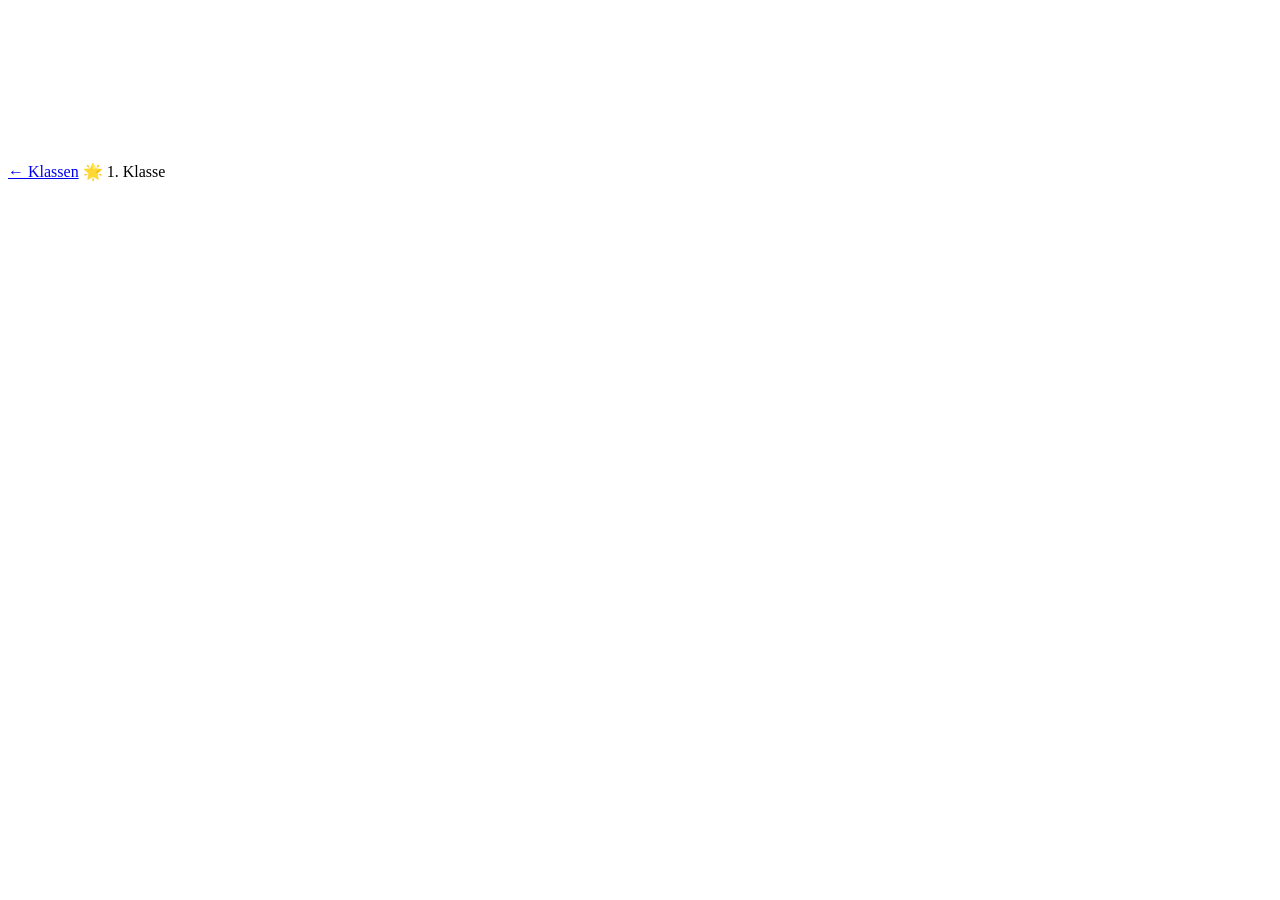
==== klasse1.html @ e5e5157f "feat: add dedicated playable Klasse 1 page and iPad styles" ====
<!doctype html>
<html lang="de">
<head>
  <meta charset="utf-8">
  <meta name="viewport" content="width=device-width,initial-scale=1,viewport-fit=cover">
  <meta name="theme-color" content="#2563eb">
  <meta name="apple-mobile-web-app-capable" content="yes">
  <title>Mathe-Abenteuer · 1. Klasse</title>
  <link rel="icon" href="img/e/gem_stone.png">
  <link rel="apple-touch-icon" href="img/e/gem_stone.png">
  <link rel="manifest" href="manifest.json">
  <link rel="stylesheet" href="grades/klasse1.css?v=16">
</head>
<body>
  <div class="world-stage">
    <canvas id="world" aria-hidden="true"></canvas>
    <div class="stage-ui">
      <a class="home-link" href="./" aria-label="Zur Klassenauswahl">← Klassen</a>
      <span class="grade-pill">🌟 1. Klasse</span>
    </div>
  </div>
  <main id="game" aria-live="polite">
    <noscript>Bitte JavaScript einschalten, um zu spielen.</noscript>
  </main>
  <script src="three.min.js?v=15"></script>
  <script src="world3d.js?v=15"></script>
  <script src="grades/catalog.js?v=16"></script>
  <script src="grades/klasse1.js?v=16"></script>
  <script src="grades/klasse1-app.js?v=16"></script>
</body>
</html>
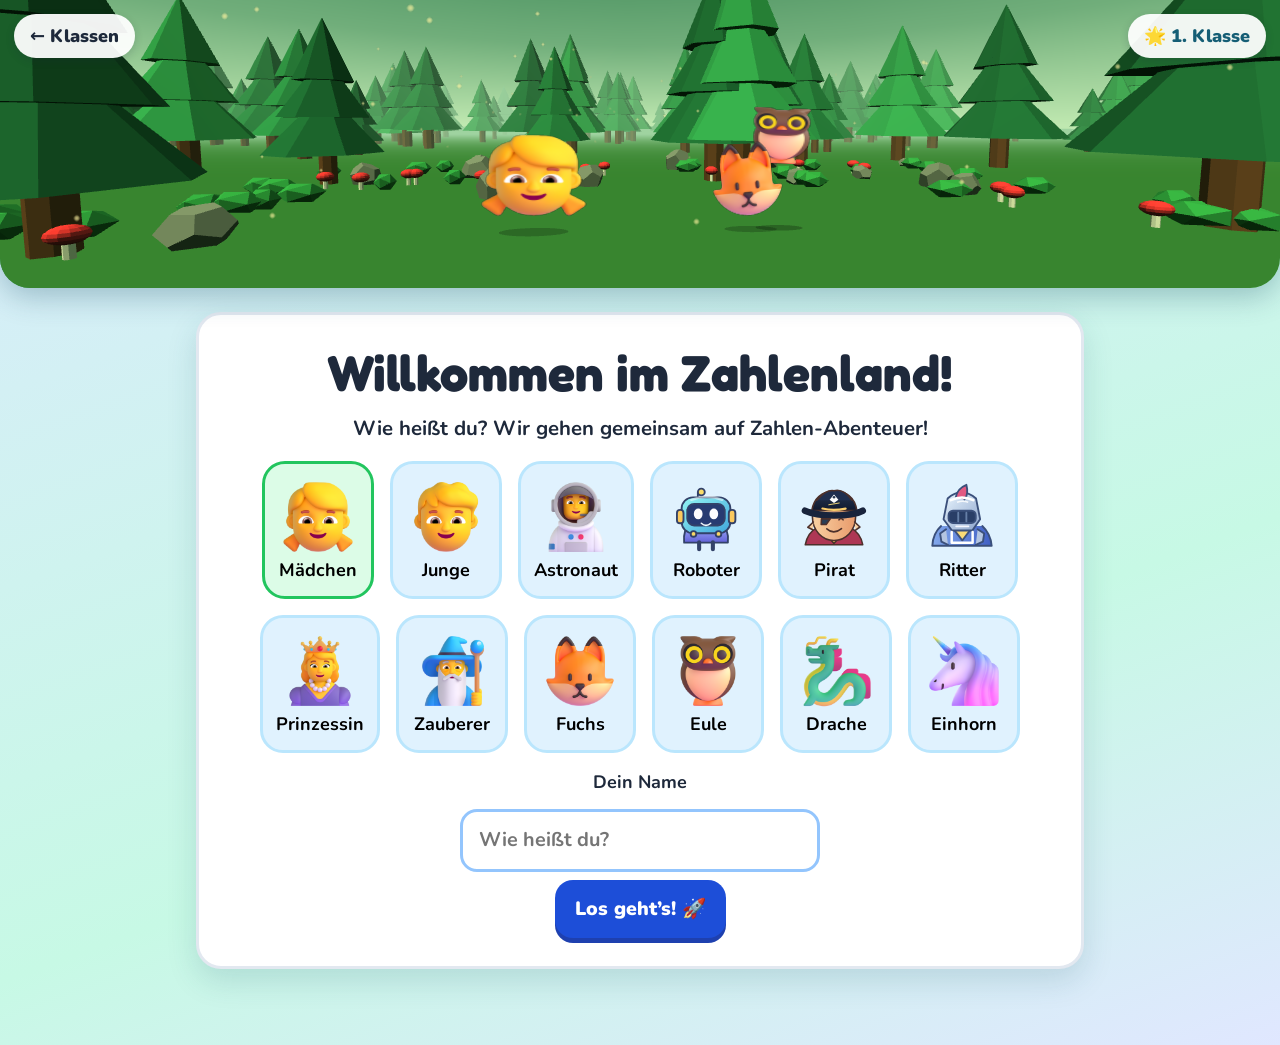
==== commit 48c1b840: "feat: load 12-avatar catalogue on Klasse 1–3 pages" ====
--- a/klasse1.html
+++ b/klasse1.html
@@ -9,7 +9,7 @@
   <link rel="icon" href="img/e/gem_stone.png">
   <link rel="apple-touch-icon" href="img/e/gem_stone.png">
   <link rel="manifest" href="manifest.json">
-  <link rel="stylesheet" href="grades/klasse1.css?v=16">
+  <link rel="stylesheet" href="grades/klasse1.css?v=18">
 </head>
 <body>
   <div class="world-stage">
@@ -26,6 +26,7 @@
   <script src="world3d.js?v=15"></script>
   <script src="grades/catalog.js?v=16"></script>
   <script src="grades/klasse1.js?v=16"></script>
-  <script src="grades/klasse1-app.js?v=16"></script>
+  <script src="grades/avatars.js?v=18"></script>
+  <script src="grades/klasse1-app.js?v=18"></script>
 </body>
 </html>
--- a/grades/klasse1.css
+++ b/grades/klasse1.css
@@ -0,0 +1,70 @@
+@font-face{font-family:Fredoka;src:url(../fonts/fredoka.woff2) format('woff2');font-display:swap}
+@font-face{font-family:Nunito;src:url(../fonts/nunito.woff2) format('woff2');font-display:swap}
+:root{color-scheme:light;--ink:#1e293b;--blue:#1d4ed8;--sky:#dbeafe;--gold:#fbbf24}
+*{box-sizing:border-box}
+html{font-size:18px;-webkit-text-size-adjust:100%}
+body{margin:0;min-height:100vh;min-height:100dvh;font:700 1rem/1.45 Nunito,system-ui,-apple-system,sans-serif;background:linear-gradient(160deg,#dbeafe,#c7f9e5 65%,#e0e7ff);color:var(--ink)}
+button,input,textarea{font:inherit}
+button{cursor:pointer;touch-action:manipulation}
+button:disabled{cursor:not-allowed;opacity:.65}
+a{color:inherit}
+.world-stage{height:clamp(190px,32vh,310px);position:relative;background:linear-gradient(120deg,#4caedf,#65cf80);overflow:hidden;box-shadow:0 8px 30px #164e6350;border-radius:0 0 30px 30px}
+#world{height:100%;width:100%;display:block}
+.stage-ui{position:absolute;inset:0 0 auto;display:flex;justify-content:space-between;align-items:center;padding:14px max(14px,env(safe-area-inset-right)) 0 max(14px,env(safe-area-inset-left));pointer-events:none}
+.stage-ui>*{pointer-events:auto}
+.home-link,.grade-pill{background:#fffffff0;padding:9px 16px;border-radius:99px;font-weight:900;text-decoration:none;box-shadow:0 3px 9px #1e293b2e}
+.grade-pill{color:#155e75}
+#game{width:min(920px,100%);margin:0 auto;padding:24px 16px max(60px,env(safe-area-inset-bottom))}
+h1,h2,h3{font-family:Fredoka,Nunito,sans-serif;line-height:1.18;margin:0 0 12px}
+h1{font-size:clamp(1.8rem,4vw,2.8rem)}h2{font-size:clamp(1.4rem,3vw,2rem)}h3{font-size:1.3rem}
+p{margin:9px 0 17px}
+.muted{color:#475569}.small{font-size:.9rem}.center{text-align:center}
+.card{background:#fff;border:3px solid #e2e8f0;border-radius:25px;padding:clamp(16px,3.2vw,28px);box-shadow:0 12px 30px #164e6326;margin-bottom:16px}
+.lead{font-size:1.13rem}
+.topline{display:flex;justify-content:space-between;align-items:center;gap:12px;flex-wrap:wrap;margin-bottom:16px}
+.counter{background:#fef3c7;color:#92400e;border-radius:100px;padding:7px 14px;font-weight:900}
+.actions{display:flex;gap:12px;flex-wrap:wrap;justify-content:center;margin-top:18px}
+.btn{border:0;background:var(--blue);color:white;border-radius:18px;padding:15px 20px;font-weight:900;font-size:1.08rem;box-shadow:0 5px 0 #1e40af;min-height:54px}
+.btn:focus-visible,.choice:focus-visible,.world:focus-visible{outline:4px solid #f59e0b;outline-offset:3px}
+.btn:active:not(:disabled){transform:translateY(3px);box-shadow:0 2px 0 #1e40af}
+.btn.alt{background:#0f766e;box-shadow:0 5px 0 #115e59}
+.btn.soft{background:#eef2ff;color:#3730a3;box-shadow:0 4px 0 #c7d2fe}
+.btn.warn{background:#b91c1c;box-shadow:0 4px 0 #7f1d1d}
+.grid{display:grid;grid-template-columns:repeat(auto-fit,minmax(230px,1fr));gap:14px}
+.world{width:100%;background:linear-gradient(130deg,#eff6ff,#fff);border:3px solid #bfdbfe;border-radius:23px;padding:18px;text-align:left;box-shadow:0 5px 0 #bfdbfe}
+.world .emoji{font-size:2.6rem;display:block;margin-bottom:5px}
+.world strong{font:900 1.4rem Fredoka,Nunito,sans-serif;display:block}
+.world .description{display:block;font-size:.88rem;color:#475569;margin-top:4px}
+.levels{display:flex;gap:8px;margin-top:12px;flex-wrap:wrap}
+.level{background:#dbeafe;color:#1e40af;border-radius:13px;padding:9px 13px;border:2px solid #93c5fd;font-weight:900}
+.level:disabled{opacity:1}
+.mini-stars{color:#b45309;font-size:.85rem;white-space:nowrap}
+.progress{height:13px;background:#e2e8f0;border-radius:100px;overflow:hidden;margin:12px 0}
+.progress>div{height:100%;background:linear-gradient(90deg,#10b981,#facc15)}
+.question{font:900 clamp(1.6rem,4.5vw,2.6rem)/1.2 Fredoka,Nunito,sans-serif;text-align:center;margin:18px 0 22px}
+.picture{font-size:2rem;text-align:center;margin:16px 0 20px;line-height:1.7;overflow-wrap:anywhere}
+.picture>div{max-width:660px;margin:auto}
+.options{display:grid;grid-template-columns:repeat(2,minmax(0,1fr));gap:12px}
+.choice{border:3px solid #bfdbfe;background:#eff6ff;border-radius:20px;min-height:86px;font:900 clamp(1.2rem,3vw,1.9rem) Fredoka,Nunito,sans-serif;color:#1e3a8a;word-break:break-word;padding:12px}
+.choice:active:not(:disabled){transform:scale(.97)}
+.choice.good{border-color:#22c55e;background:#dcfce7;color:#166534}
+.choice.bad{border-color:#ef4444;background:#fee2e2;color:#991b1b}
+.choice:disabled{opacity:1}
+.feedback{background:#fef9c3;border:3px dashed #eab308;border-radius:19px;padding:15px;margin:19px 0 10px;font-size:1.1rem}
+.feedback.ok{background:#dcfce7;border-color:#22c55e}
+.story-card{display:flex;align-items:center;gap:15px;text-align:left}
+.story-card .chapter{font-size:2.8rem}
+.story-card strong{font:900 1.25rem Fredoka,Nunito,sans-serif;display:block}
+.story-card p{margin:4px 0}
+.story-card.locked{opacity:.55}
+.story-intro{font-size:1.2rem;line-height:1.6;background:#eff6ff;padding:18px;border-radius:18px}
+.name-input{display:block;width:min(360px,100%);padding:14px 16px;border:3px solid #93c5fd;border-radius:17px;margin:14px auto 8px;min-height:56px;font-size:1.1rem}
+.avatars{display:flex;justify-content:center;gap:16px;margin:16px auto;flex-wrap:wrap}
+.avatar{background:#e0f2fe;border:3px solid #bae6fd;border-radius:23px;padding:13px;min-width:110px}
+.avatar.chosen{background:#dcfce7;border-color:#22c55e}
+.avatar img{height:80px;width:80px;object-fit:contain;display:block;margin:auto}
+textarea{display:block;resize:vertical;width:100%;min-height:92px;padding:12px;border:2px solid #94a3b8;border-radius:12px;font:600 .78rem ui-monospace,monospace;user-select:text;-webkit-user-select:text}
+.footer{display:flex;gap:10px;align-items:center;justify-content:center;flex-wrap:wrap;margin-top:20px}
+.footer button{border:0;background:#ffffffe3;padding:11px 16px;border-radius:99px;font-weight:900}
+@media(max-width:460px){html{font-size:16px}.options{gap:9px}.choice{min-height:73px}.world-stage{height:205px}.card{padding:17px}}
+@media(prefers-reduced-motion:reduce){*,*::before,*::after{animation:none!important;transition:none!important}}
